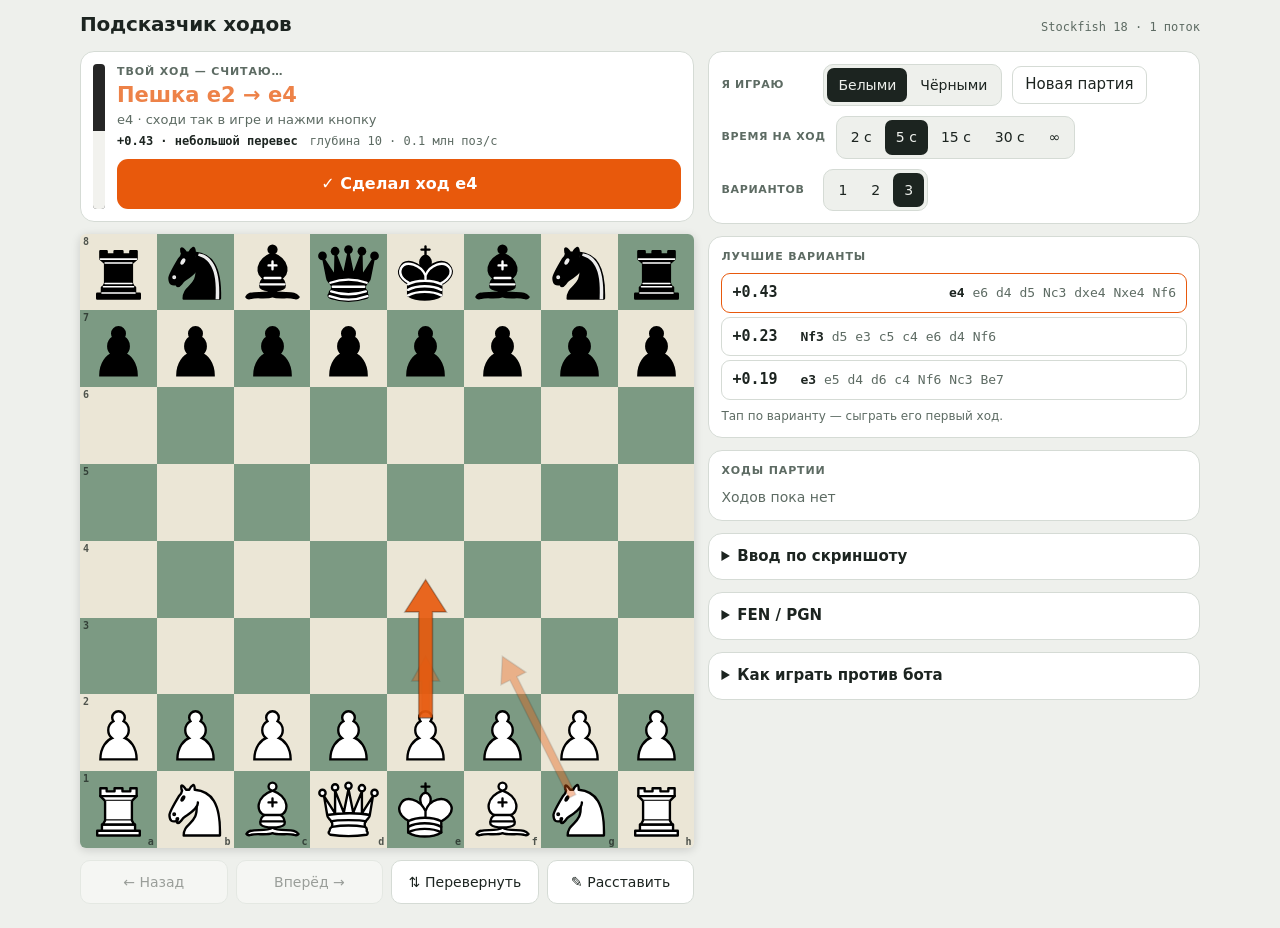
==== index.html @ 91b9e326 "Подсказчик ходов: Stockfish 18 в браузере, ввод ходов, редактор позиции, скриншоты Co-Authored-By: C" ====
<!doctype html>
<html lang="ru">
<head>
<meta charset="utf-8">
<meta name="viewport" content="width=device-width, initial-scale=1, viewport-fit=cover">
<title>Подсказчик ходов</title>
<meta name="description" content="Ставь ходы соперника — Stockfish 18 показывает лучший ответ.">
<meta name="theme-color" content="#1d2421">
<link rel="manifest" href="manifest.webmanifest">
<link rel="icon" href="icons/icon-192.png">
<link rel="apple-touch-icon" href="icons/icon-192.png">
<link rel="stylesheet" href="css/style.css">
<script>
  // Service worker: офлайн + заголовки COOP/COEP для многопоточного движка.
  // После первой установки страница один раз перезагружается, чтобы включилась многопоточность.
  if ('serviceWorker' in navigator && (location.protocol === 'https:' || location.hostname === 'localhost' || location.hostname === '127.0.0.1')) {
    navigator.serviceWorker.register('sw.js').then(() => {
      if (!window.crossOriginIsolated) {
        let done = false;
        try { done = sessionStorage.getItem('coi-reload') === '1'; } catch (_) {}
        if (!done) navigator.serviceWorker.ready.then(() => {
          try { sessionStorage.setItem('coi-reload', '1'); } catch (_) {}
          location.reload();
        });
      }
    }).catch((e) => console.warn('SW', e));
  }
</script>
</head>
<body data-mode="play">
<div class="app">
  <header class="top">
    <h1>Подсказчик ходов</h1>
    <span id="engine-status">…</span>
  </header>

  <div class="layout">
    <section class="col col-board">
      <div id="hint" data-kind="wait" aria-live="polite">
        <div class="evalbar" aria-hidden="true"><div id="eval-fill"></div></div>
        <div class="hint-body">
          <span class="hint-label" id="hint-label">Подсказка</span>
          <div id="hint-title">Загрузка…</div>
          <div id="hint-sub"></div>
          <div class="hint-meta"><span id="eval-text"></span><span id="depth"></span></div>
          <button id="btn-played" class="cta" type="button" hidden>✓ Сделал ход</button>
          <button id="btn-opp" class="cta cta-opp" type="button" hidden>Соперник сыграл так</button>
        </div>
      </div>

      <div id="board"></div>

      <div class="toolbar play-only">
        <button id="undo" type="button" title="Назад (←)">← Назад</button>
        <button id="redo" type="button" title="Вперёд (→)">Вперёд →</button>
        <button id="flip" type="button" title="Перевернуть (F)">⇅ Перевернуть</button>
        <button id="edit" type="button">✎ Расставить</button>
      </div>

      <div class="editor edit-only">
        <div id="palette" class="palette"></div>
        <div class="seg-row"><span>Чей ход</span>
          <div class="seg"><button type="button" data-turn="w">Белых</button><button type="button" data-turn="b">Чёрных</button></div>
        </div>
        <div class="toolbar">
          <button id="edit-start" type="button">Начальная</button>
          <button id="edit-clear" type="button">Очистить</button>
          <button id="edit-cancel" type="button">Отмена</button>
          <button id="edit-done" type="button" class="primary">Готово</button>
        </div>
      </div>
    </section>

    <section class="col col-side">
      <div class="card controls">
        <div class="seg-row"><span>Я играю</span>
          <div class="seg"><button type="button" data-color="w">Белыми</button><button type="button" data-color="b">Чёрными</button></div>
          <button id="new" type="button" class="ghost-btn">Новая партия</button>
        </div>
        <div class="seg-row"><span>Время на ход</span>
          <div class="seg"><button type="button" data-think="2000">2 с</button><button type="button" data-think="5000">5 с</button><button type="button" data-think="15000">15 с</button><button type="button" data-think="30000">30 с</button><button type="button" data-think="0">∞</button></div>
        </div>
        <div class="seg-row"><span>Вариантов</span>
          <div class="seg"><button type="button" data-multipv="1">1</button><button type="button" data-multipv="2">2</button><button type="button" data-multipv="3">3</button></div>
        </div>
      </div>

      <div class="card">
        <h2>Лучшие варианты</h2>
        <ol id="lines" class="lines"></ol>
        <p class="small">Тап по варианту — сыграть его первый ход.</p>
      </div>

      <div class="card">
        <h2>Ходы партии</h2>
        <ol id="moves" class="moves"></ol>
      </div>

      <div class="card">
        <details id="shot">
          <summary>Ввод по скриншоту</summary>
          <label class="upload" for="file"><input id="file" type="file" accept="image/*">Загрузить скриншот доски</label>
          <p class="small">На ПК: Ctrl+V или перетащи картинку. Между скринами — не больше двух ходов.</p>
          <p id="recog-note" data-warn="0"></p>
          <canvas id="preview" width="0" height="0"></canvas>
          <p class="small">Красная рамка — где найдена доска. Если ошибка — обведи доску пальцем.</p>
        </details>
      </div>

      <div class="card">
        <details>
          <summary>FEN / PGN</summary>
          <textarea id="fen-in" rows="3" placeholder="Вставь FEN позиции или PGN партии"></textarea>
          <div class="toolbar">
            <button id="load-fen" type="button">Загрузить</button>
            <button id="copy-fen" type="button">Копировать FEN</button>
          </div>
        </details>
      </div>

      <div class="card">
        <details>
          <summary>Как играть против бота</summary>
          <ol class="steps">
            <li>Выбери цвет. Если позиция не с начала — «Расставить».</li>
            <li>Твой ход: сходи в игре по оранжевой стрелке → «✓ Сделал ход».</li>
            <li>Ход соперника: передвинь его фигуру на доске (тап-тап или перетаскивание). Если он сыграл как синяя стрелка — одна кнопка.</li>
            <li>Ошибся — «← Назад».</li>
            <li>Против сильного движка ставь 15–30 с или ∞ и жми кнопку, когда глубина перестанет расти.</li>
          </ol>
          <p class="small">ПК: ← → — назад/вперёд, Enter — подтвердить ход, F — перевернуть.</p>
        </details>
      </div>
    </section>
  </div>
</div>

<div id="promo" class="modal" hidden>
  <div class="modal-box">
    <p>Превратить пешку в:</p>
    <div id="promo-row" class="promo-row"></div>
    <button id="promo-cancel" type="button" class="ghost-btn">Отмена</button>
  </div>
</div>
<div id="toast" role="status" hidden></div>

<script type="module" src="js/app.js"></script>
</body>
</html>
---- css/style.css ----
/* Раскладка: телефон — одна колонка (подсказка → доска → кнопки → настройки),
   ПК — доска слева, панель справа. Только системные шрифты: страница работает офлайн
   и без внешних запросов (это нужно для многопоточного движка). */
:root {
  --bg: #eef0ec;
  --panel: #ffffff;
  --fg: #1c2420;
  --muted: #5d6b63;
  --line: #d5dbd5;
  --accent: #e8590c;
  --accent-ink: #ffffff;
  --opp: #4c6ef5;
  --opp-ink: #ffffff;
  --sq-light: #ebe6d6;
  --sq-dark: #7c9a83;
  --sq-last: rgba(255, 200, 0, .42);
  --warn: #b35c00;
  --bad: #c92a2a;
  --f-display: ui-rounded, 'SF Pro Rounded', 'Segoe UI Variable Display', 'Segoe UI', Roboto, system-ui, sans-serif;
  --f-body: system-ui, -apple-system, 'Segoe UI', Roboto, 'Noto Sans', sans-serif;
  --f-mono: ui-monospace, 'SFMono-Regular', 'Cascadia Mono', 'Roboto Mono', 'DejaVu Sans Mono', monospace;
  color-scheme: light;
}
@media (prefers-color-scheme: dark) {
  :root {
    --bg: #131816; --panel: #1c2320; --fg: #e6ebe7; --muted: #94a39a; --line: #2e3833;
    --accent: #ff7a2e; --accent-ink: #1a0d04; --opp: #748ffc; --opp-ink: #0b1030;
    --sq-light: #cfc9b6; --sq-dark: #61806a; --sq-last: rgba(255, 200, 0, .38);
    --warn: #ffa94d; --bad: #ff6b6b;
    color-scheme: dark;
  }
}
* { box-sizing: border-box; }
[hidden] { display: none !important; }
html, body { margin: 0; }
body {
  background: var(--bg); color: var(--fg); font-family: var(--f-body); font-size: 15px; line-height: 1.45;
  padding-left: max(12px, env(safe-area-inset-left, 0px));
  padding-right: max(12px, env(safe-area-inset-right, 0px));
  padding-top: max(10px, env(safe-area-inset-top, 0px));
  padding-bottom: max(24px, env(safe-area-inset-bottom, 0px));
  -webkit-tap-highlight-color: transparent;
}
body.dropping { outline: 3px dashed var(--accent); outline-offset: -8px; }
button { font: inherit; color: inherit; }
button:focus-visible, summary:focus-visible, label:focus-within, textarea:focus-visible { outline: 2px solid var(--accent); outline-offset: 2px; }

.app { max-width: 1120px; margin: 0 auto; display: grid; gap: 12px; }
.top { display: flex; align-items: baseline; justify-content: space-between; gap: 12px; flex-wrap: wrap; }
h1 { font-family: var(--f-display); font-size: 20px; margin: 0; letter-spacing: -.01em; }
#engine-status { font-size: 12px; color: var(--muted); font-family: var(--f-mono); }
#engine-status[data-bad="1"] { color: var(--bad); }

.layout { display: grid; gap: 14px; grid-template-columns: minmax(0, 1fr); }
@media (min-width: 900px) { .layout { grid-template-columns: minmax(0, 1.25fr) minmax(0, 1fr); align-items: start; } .col-board { position: sticky; top: 10px; } }
.col { display: grid; gap: 12px; min-width: 0; }

body[data-mode="play"] .edit-only { display: none; }
body[data-mode="edit"] .play-only { display: none; }

/* Подсказка */
#hint { display: flex; gap: 12px; background: var(--panel); border: 1px solid var(--line); border-radius: 14px; padding: 12px; }
#hint[data-kind="move"] { border-color: var(--accent); box-shadow: inset 0 0 0 1px var(--accent); }
#hint[data-kind="opp"] { border-color: var(--opp); }
.evalbar { width: 12px; border-radius: 4px; background: #262626; position: relative; overflow: hidden; flex: none; min-height: 72px; }
#eval-fill { position: absolute; left: 0; right: 0; bottom: 0; height: 50%; background: #f2f2ee; transition: height .3s; }
.hint-body { min-width: 0; flex: 1; display: grid; gap: 3px; }
.hint-label { font-size: 11px; text-transform: uppercase; letter-spacing: .08em; color: var(--muted); font-weight: 600; }
#hint-title { font-family: var(--f-display); font-size: 21px; font-weight: 700; line-height: 1.2; text-wrap: balance; }
#hint[data-kind="move"] #hint-title, #hint[data-kind="think"] #hint-title { color: var(--accent); }
#hint[data-kind="think"] #hint-title { opacity: .75; }
#hint-sub { font-size: 13px; color: var(--muted); }
.hint-meta { display: flex; flex-wrap: wrap; gap: 4px 12px; font-family: var(--f-mono); font-size: 12px; color: var(--muted); }
#eval-text { color: var(--fg); font-weight: 600; }
.cta { margin-top: 6px; border: 0; border-radius: 11px; padding: 13px 14px; font-weight: 700; font-size: 16px; background: var(--accent); color: var(--accent-ink); cursor: pointer; }
.cta-opp { background: var(--opp); color: var(--opp-ink); }
.cta:active { transform: translateY(1px); }

/* Доска */
#board { position: relative; width: 100%; max-width: min(620px, calc(100svh - 230px)); min-width: 260px; aspect-ratio: 1; margin: 0 auto; border-radius: 6px; overflow: hidden; user-select: none; -webkit-user-select: none; touch-action: none; box-shadow: 0 2px 10px rgba(0,0,0,.15); }
@media (max-width: 899px) { #board { max-width: 620px; } }
.grid { display: grid; grid-template-columns: repeat(8, 1fr); grid-template-rows: repeat(8, 1fr); width: 100%; height: 100%; }
.sq { position: relative; cursor: pointer; }
.sq.light { background: var(--sq-light); }
.sq.dark { background: var(--sq-dark); }
.sq.last::before, .sq.sel::before, .sq.hover::before, .sq.check::before { content: ""; position: absolute; inset: 0; }
.sq.last::before { background: var(--sq-last); }
.sq.sel::before { background: rgba(40, 120, 255, .38); }
.sq.hover::before { box-shadow: inset 0 0 0 4px rgba(255,255,255,.7); }
.sq.check::before { background: radial-gradient(circle, rgba(255,0,0,.8) 0%, rgba(255,0,0,0) 72%); }
.sq.target::after { content: ""; position: absolute; left: 36%; top: 36%; width: 28%; height: 28%; border-radius: 50%; background: rgba(0,0,0,.24); z-index: 2; pointer-events: none; }
.sq.capture::after { content: ""; position: absolute; inset: 3%; border-radius: 50%; border: 5px solid rgba(0,0,0,.24); z-index: 2; pointer-events: none; }
.pc { position: absolute; inset: 0; background: center / 92% no-repeat; z-index: 1; pointer-events: none; }
.sq.dragging .pc { opacity: .3; }
.sq i { position: absolute; font: 600 10px var(--f-mono); font-style: normal; opacity: .75; color: #1c2420; z-index: 1; pointer-events: none; }
.sq .rk { top: 2px; left: 3px; }
.sq .fl { bottom: 1px; right: 3px; }
.arrow-layer { position: absolute; inset: 0; width: 100%; height: 100%; pointer-events: none; z-index: 3; }
.arrow { stroke: rgba(0,0,0,.3); stroke-width: .02; }
.arrow-best { fill: var(--accent); opacity: .9; }
.arrow-alt { fill: var(--accent); opacity: .38; }
.arrow-opp { fill: var(--opp); opacity: .7; }
.ghost { position: fixed; left: 0; top: 0; background: center / contain no-repeat; pointer-events: none; z-index: 50; filter: drop-shadow(0 4px 6px rgba(0,0,0,.35)); }

/* Кнопки */
.toolbar { display: flex; gap: 8px; flex-wrap: wrap; }
.toolbar button { flex: 1 1 0; min-width: 0; border: 1px solid var(--line); background: var(--panel); padding: 11px 6px; border-radius: 10px; cursor: pointer; font-weight: 500; font-size: 14px; white-space: nowrap; }
.toolbar button:disabled { opacity: .4; cursor: default; }
.toolbar.play-only, .editor .toolbar { display: grid; grid-template-columns: repeat(4, minmax(0, 1fr)); }
@media (max-width: 520px) { .toolbar.play-only, .editor .toolbar { grid-template-columns: repeat(2, minmax(0, 1fr)); } }
.toolbar button.primary { background: var(--fg); color: var(--bg); border-color: var(--fg); font-weight: 700; }
.ghost-btn { border: 1px solid var(--line); background: transparent; padding: 7px 12px; border-radius: 9px; cursor: pointer; }

.editor { display: grid; gap: 10px; }
.palette { display: grid; grid-template-columns: repeat(7, 1fr); gap: 6px; }
.palette button { aspect-ratio: 1; border: 1px solid var(--line); border-radius: 9px; background: var(--panel) center / 80% no-repeat; cursor: pointer; }
.palette button[aria-pressed="true"] { border-color: var(--accent); box-shadow: inset 0 0 0 2px var(--accent); background-color: color-mix(in srgb, var(--accent) 14%, var(--panel)); }
.palette .eraser { font-size: 20px; font-weight: 700; color: var(--bad); }

/* Карточки */
.card { background: var(--panel); border: 1px solid var(--line); border-radius: 14px; padding: 12px; min-width: 0; }
.card h2 { font-size: 11px; text-transform: uppercase; letter-spacing: .08em; color: var(--muted); margin: 0 0 8px; font-weight: 700; }
.controls { display: grid; gap: 10px; }
.seg-row { display: flex; align-items: center; gap: 8px 10px; flex-wrap: wrap; }
.seg-row > span { font-size: 11px; text-transform: uppercase; letter-spacing: .06em; color: var(--muted); font-weight: 600; min-width: 92px; }
.seg { display: inline-flex; background: var(--bg); border: 1px solid var(--line); border-radius: 10px; padding: 3px; gap: 2px; flex-wrap: wrap; }
.seg button { border: 0; background: transparent; font-weight: 500; font-size: 14px; padding: 7px 11px; border-radius: 7px; cursor: pointer; }
.seg button[aria-pressed="true"] { background: var(--fg); color: var(--bg); }

.lines { list-style: none; margin: 0; padding: 0; display: grid; gap: 4px; }
.lines:empty::before { content: "Появятся, когда движок начнёт считать"; color: var(--muted); font-size: 13px; }
.line { width: 100%; display: flex; gap: 10px; align-items: baseline; text-align: left; border: 1px solid var(--line); background: transparent; border-radius: 9px; padding: 8px 10px; cursor: pointer; }
.line.top { border-color: var(--accent); }
.line .ev { font-family: var(--f-mono); font-weight: 700; min-width: 58px; font-variant-numeric: tabular-nums; }
.line .pv { font-family: var(--f-mono); font-size: 13px; color: var(--muted); overflow: hidden; text-overflow: ellipsis; white-space: nowrap; min-width: 0; }
.line .pv b { color: var(--fg); }

.moves { list-style: none; margin: 0; padding: 0; max-height: 170px; overflow: auto; font-family: var(--f-mono); font-size: 14px; display: grid; grid-template-columns: repeat(auto-fill, minmax(150px, 1fr)); gap: 2px 14px; }
.moves li { display: grid; grid-template-columns: 36px 1fr 1fr; font-variant-numeric: tabular-nums; }
.moves b { color: var(--muted); font-weight: 500; }
.moves:empty::before { content: "Ходов пока нет"; color: var(--muted); font-family: var(--f-body); }

details summary { cursor: pointer; font-weight: 600; }
details[open] summary { margin-bottom: 10px; }
.upload { display: block; text-align: center; background: var(--fg); color: var(--bg); font-weight: 700; padding: 13px; border-radius: 11px; cursor: pointer; position: relative; }
.upload input { position: absolute; width: 1px; height: 1px; opacity: 0; }
#recog-note { font-size: 13px; }
#recog-note[data-warn="1"] { color: var(--warn); }
#preview { display: block; max-width: 100%; border-radius: 8px; touch-action: none; cursor: crosshair; }
textarea { width: 100%; font: 13px var(--f-mono); background: var(--bg); color: var(--fg); border: 1px solid var(--line); border-radius: 9px; padding: 8px; margin-bottom: 8px; resize: vertical; }
.small { font-size: 12px; color: var(--muted); margin: 8px 0 0; }
.steps { margin: 0; padding-left: 18px; font-size: 14px; display: grid; gap: 5px; }

/* Модалка и тост */
.modal { position: fixed; inset: 0; background: rgba(0,0,0,.5); display: grid; place-items: center; z-index: 60; padding: 16px; }
.modal-box { background: var(--panel); border-radius: 16px; padding: 16px; display: grid; gap: 12px; text-align: center; }
.modal-box p { margin: 0; font-weight: 600; }
.promo-row { display: flex; gap: 8px; }
.promo-row button { width: 68px; height: 68px; border: 1px solid var(--line); border-radius: 12px; background: var(--sq-light) center / 85% no-repeat; cursor: pointer; }
#toast { position: fixed; left: 50%; bottom: max(20px, env(safe-area-inset-bottom, 0px)); transform: translateX(-50%); max-width: min(92vw, 460px); background: var(--fg); color: var(--bg); padding: 11px 16px; border-radius: 12px; font-size: 14px; z-index: 70; box-shadow: 0 6px 20px rgba(0,0,0,.25); text-align: center; }

@media (prefers-reduced-motion: reduce) { #eval-fill { transition: none; } }
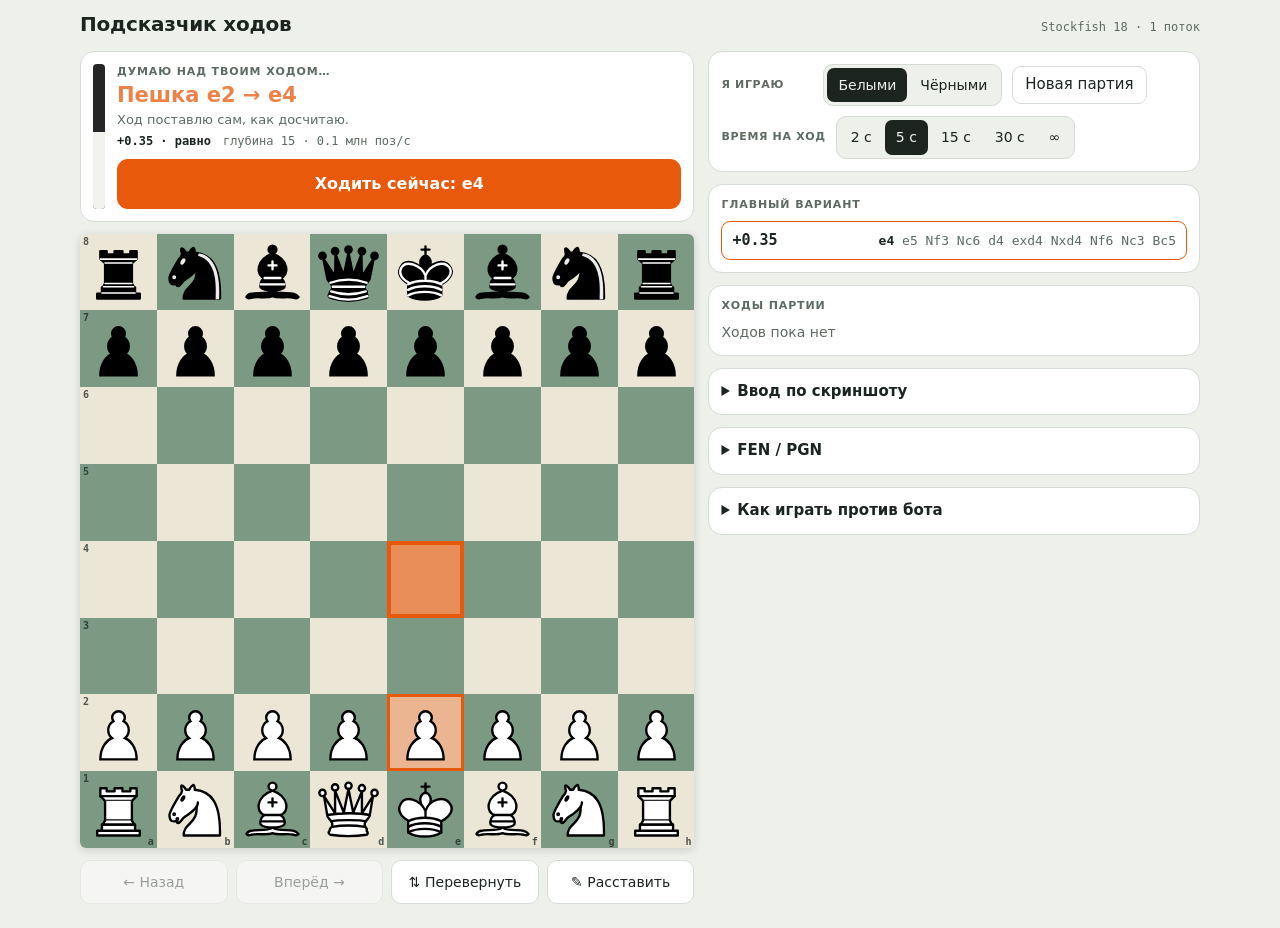
==== commit 11b6cd4a: "Автоход: движок сам ставит твой ход и подсвечивает клетки; убраны стрелки Co-Authored-By: Claude Opu" ====
--- a/index.html
+++ b/index.html
@@ -44,7 +44,7 @@
           <div id="hint-sub"></div>
           <div class="hint-meta"><span id="eval-text"></span><span id="depth"></span></div>
           <button id="btn-played" class="cta" type="button" hidden>✓ Сделал ход</button>
-          <button id="btn-opp" class="cta cta-opp" type="button" hidden>Соперник сыграл так</button>
+          <button id="btn-opp" type="button" hidden></button>
         </div>
       </div>
 
@@ -80,15 +80,11 @@
         <div class="seg-row"><span>Время на ход</span>
           <div class="seg"><button type="button" data-think="2000">2 с</button><button type="button" data-think="5000">5 с</button><button type="button" data-think="15000">15 с</button><button type="button" data-think="30000">30 с</button><button type="button" data-think="0">∞</button></div>
         </div>
-        <div class="seg-row"><span>Вариантов</span>
-          <div class="seg"><button type="button" data-multipv="1">1</button><button type="button" data-multipv="2">2</button><button type="button" data-multipv="3">3</button></div>
-        </div>
       </div>
 
       <div class="card">
-        <h2>Лучшие варианты</h2>
+        <h2>Главный вариант</h2>
         <ol id="lines" class="lines"></ol>
-        <p class="small">Тап по варианту — сыграть его первый ход.</p>
       </div>
 
       <div class="card">
@@ -122,13 +118,13 @@
         <details>
           <summary>Как играть против бота</summary>
           <ol class="steps">
-            <li>Выбери цвет. Если позиция не с начала — «Расставить».</li>
-            <li>Твой ход: сходи в игре по оранжевой стрелке → «✓ Сделал ход».</li>
-            <li>Ход соперника: передвинь его фигуру на доске (тап-тап или перетаскивание). Если он сыграл как синяя стрелка — одна кнопка.</li>
-            <li>Ошибся — «← Назад».</li>
-            <li>Против сильного движка ставь 15–30 с или ∞ и жми кнопку, когда глубина перестанет расти.</li>
+            <li>Выбери цвет. Если партия не с начала — «Расставить».</li>
+            <li>Движок сам ставит твой ход на доску и подсвечивает оранжевым клетку «откуда» и «куда». Повтори этот ход в игре.</li>
+            <li>Передвинь фигуру соперника так, как он сходил: тап-тап или перетаскивание.</li>
+            <li>Ошибся при вводе — «← Назад».</li>
+            <li>Против сильного движка ставь 15–30 с.</li>
           </ol>
-          <p class="small">ПК: ← → — назад/вперёд, Enter — подтвердить ход, F — перевернуть.</p>
+          <p class="small">ПК: ← → — назад/вперёд, Enter — ходить сейчас, F — перевернуть.</p>
         </details>
       </div>
     </section>
--- a/css/style.css
+++ b/css/style.css
@@ -85,6 +85,9 @@
 .sq.dark { background: var(--sq-dark); }
 .sq.last::before, .sq.sel::before, .sq.hover::before, .sq.check::before { content: ""; position: absolute; inset: 0; }
 .sq.last::before { background: var(--sq-last); }
+.sq.mine-from::before, .sq.mine-to::before { content: ""; position: absolute; inset: 0; }
+.sq.mine-from::before { background: color-mix(in srgb, var(--accent) 35%, transparent); box-shadow: inset 0 0 0 3px var(--accent); }
+.sq.mine-to::before { background: color-mix(in srgb, var(--accent) 62%, transparent); box-shadow: inset 0 0 0 4px var(--accent); }
 .sq.sel::before { background: rgba(40, 120, 255, .38); }
 .sq.hover::before { box-shadow: inset 0 0 0 4px rgba(255,255,255,.7); }
 .sq.check::before { background: radial-gradient(circle, rgba(255,0,0,.8) 0%, rgba(255,0,0,0) 72%); }
